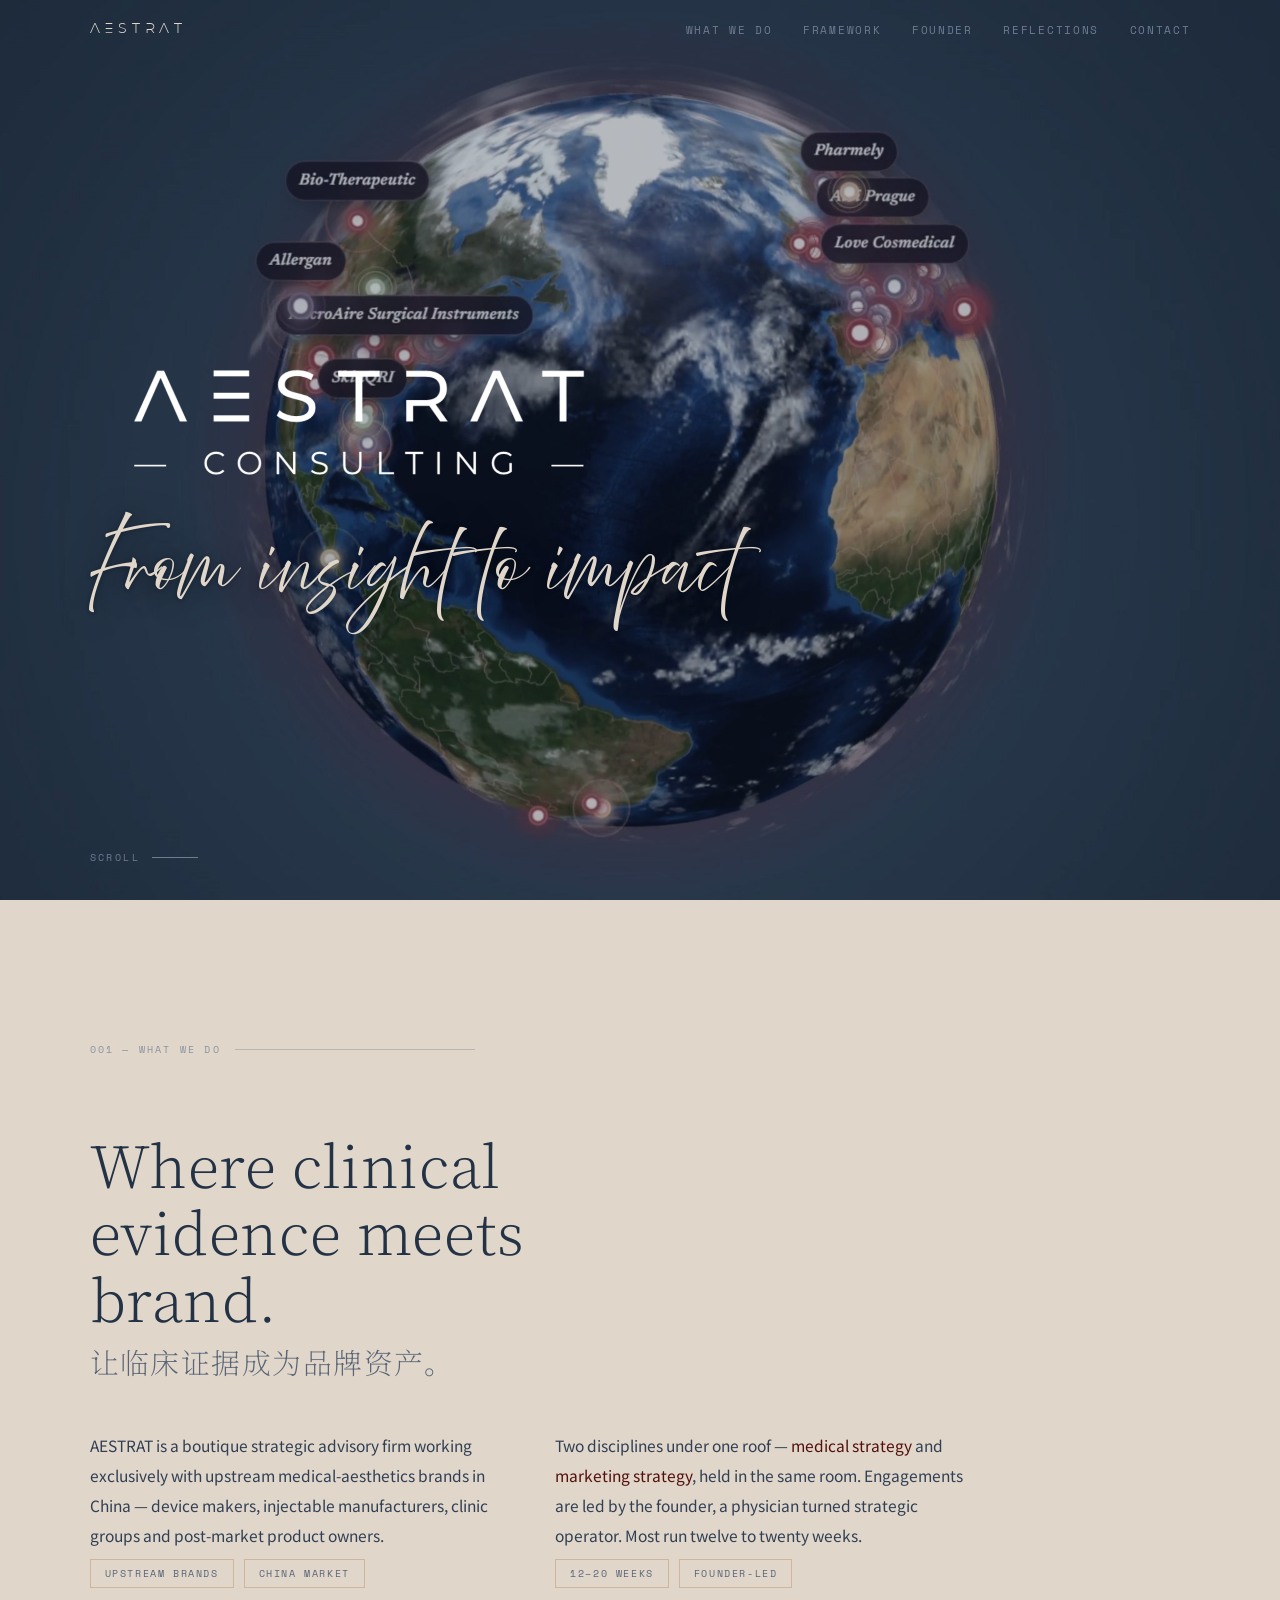
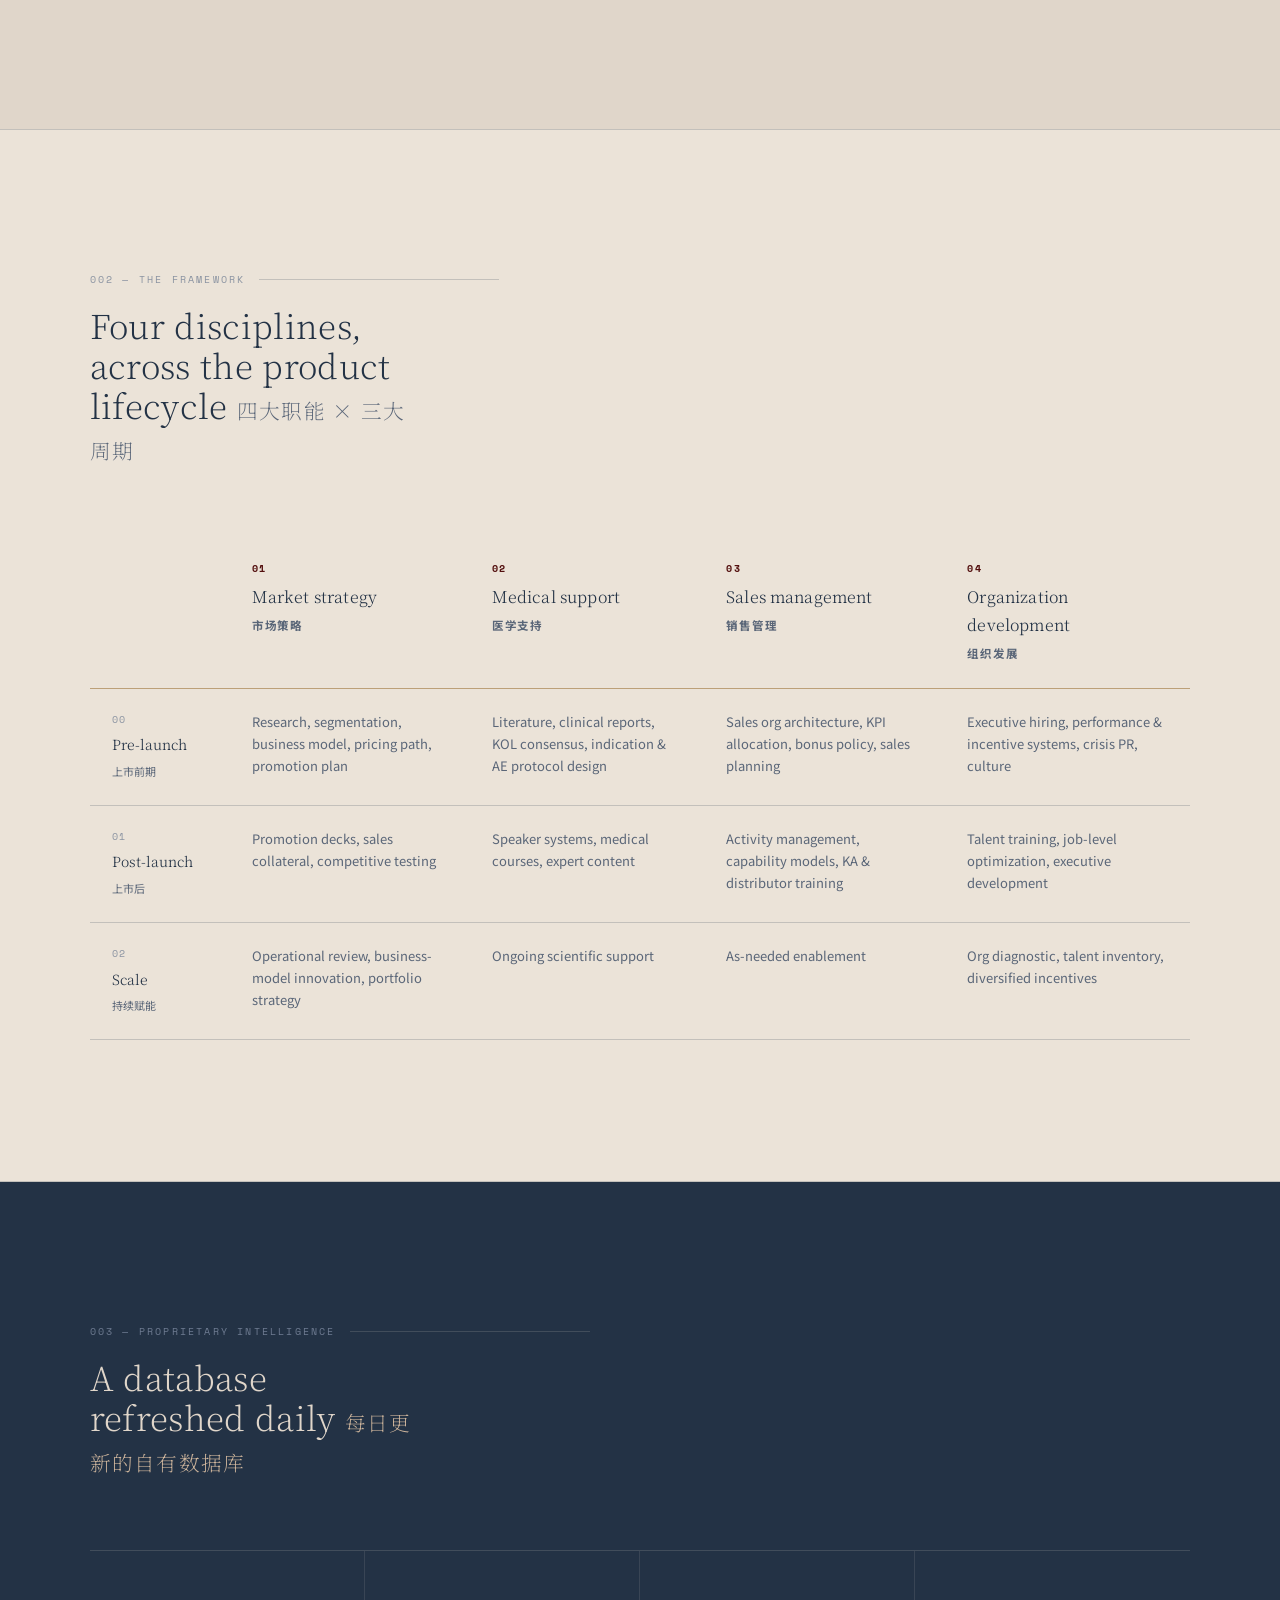
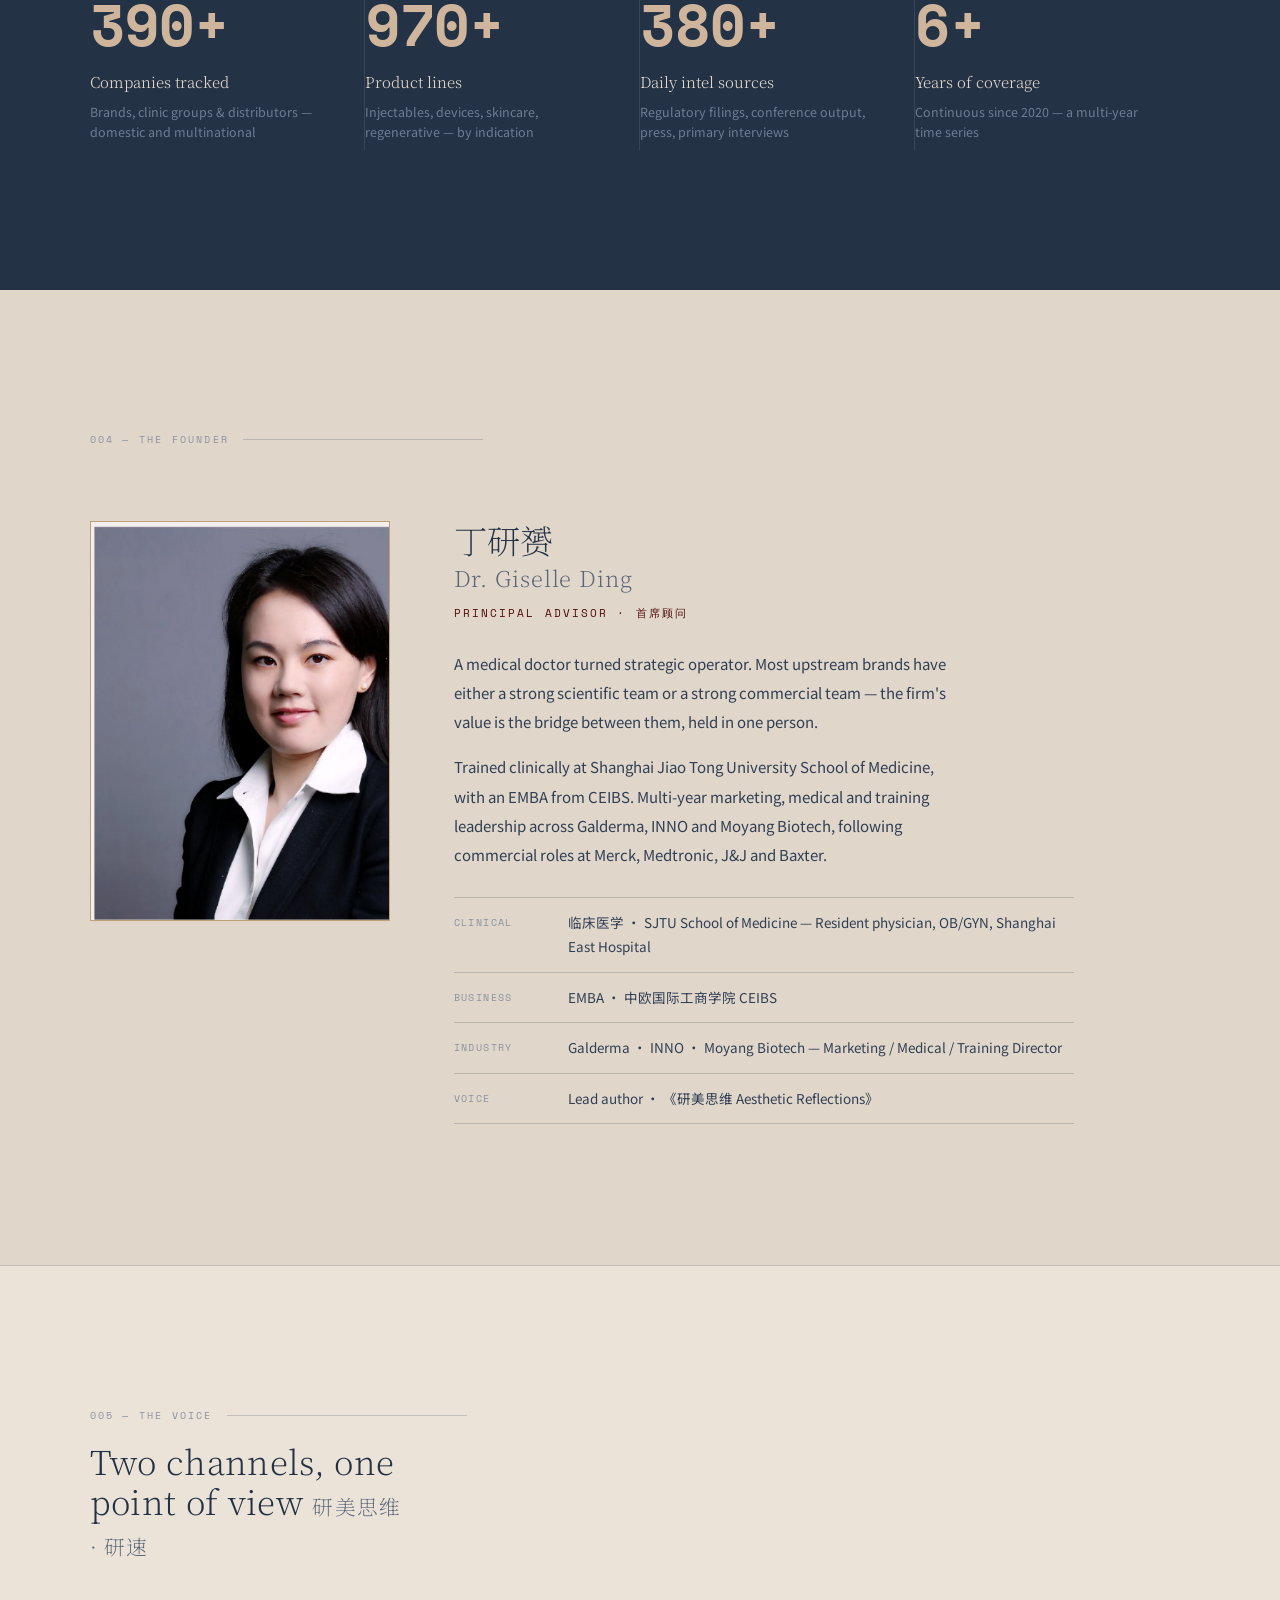
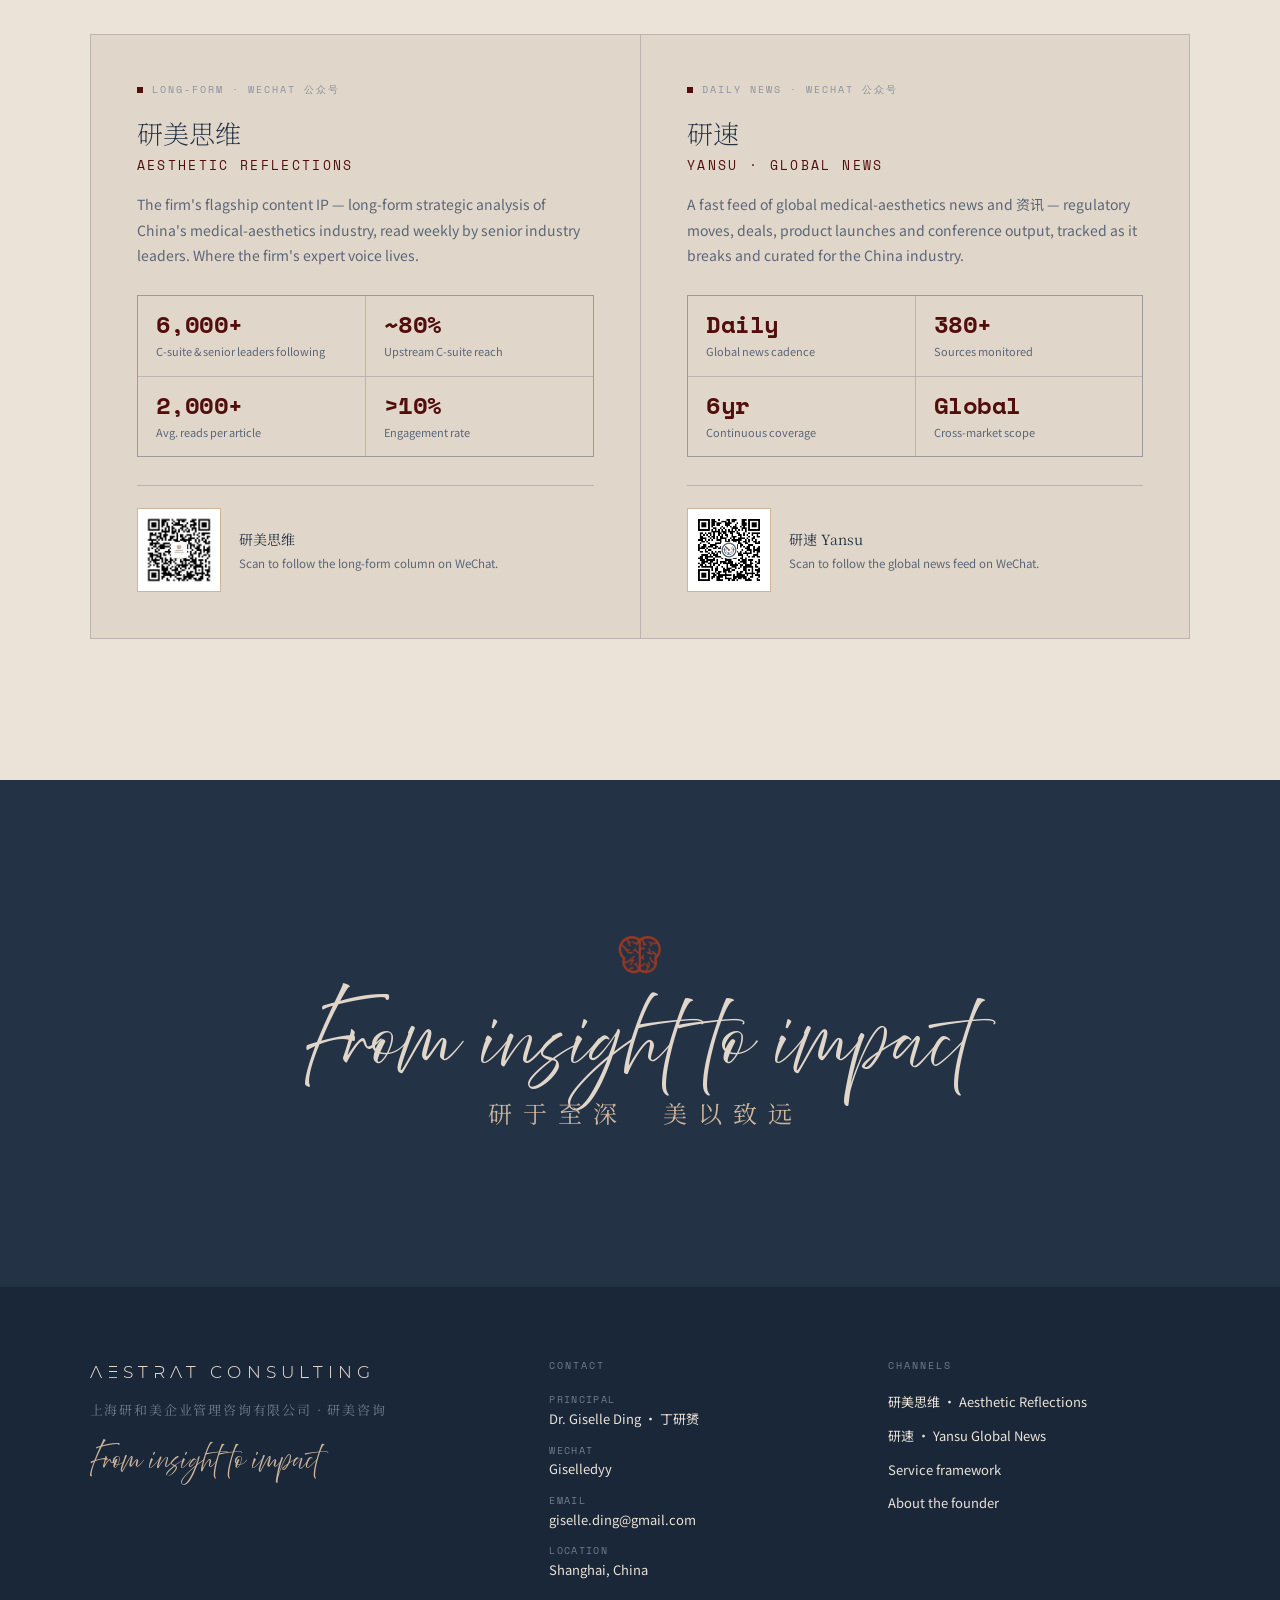
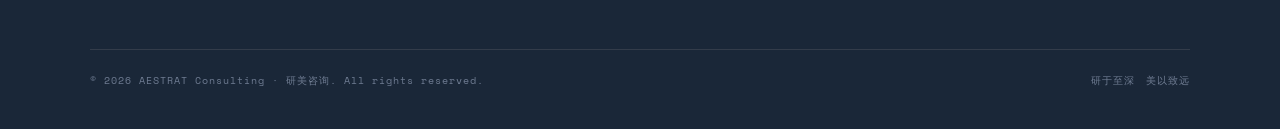
==== aestrat/index.html @ c65dba61 "Add AESTRAT Consulting homepage preview at /aestrat/ Pre-launch preview build (noindex). Hero globe " ====
<!DOCTYPE html>
<html lang="en">
<head>
<meta charset="UTF-8">
<meta name="viewport" content="width=device-width, initial-scale=1.0, viewport-fit=cover">
<meta name="format-detection" content="telephone=no">
<meta name="robots" content="noindex"><!-- pre-launch preview: remove before public launch -->
<meta name="description" content="AESTRAT Consulting · 研美咨询 — a boutique strategic advisory firm working exclusively with upstream medical-aesthetics brands in China. From insight to impact.">
<meta property="og:title" content="AESTRAT Consulting · 研美咨询">
<meta property="og:description" content="Strategic advisory for aesthetic medicine. Where clinical evidence meets brand.">
<meta property="og:type" content="website">
<title>AESTRAT Consulting · 研美咨询</title>
<link rel="icon" href="assets/aestrat-wordmark-on-light.png">

<!-- Foundation tokens (five brand colors, type scale, spacing) -->
<link rel="stylesheet" href="colors_and_type.css">

<style>
/* ── Real brand fonts, wired to the local files in fonts/ ─────────────── */
@font-face { font-family:'AestrLogo';   src:url('fonts/logo-sans.ttf') format('truetype');  font-weight:200 400; font-display:swap; }
@font-face { font-family:'AestrSerif';  src:url('fonts/serif-cn.ttf')  format('truetype');  font-weight:200 700; font-display:swap; }
@font-face { font-family:'AestrScript'; src:url('fonts/script-en.ttf') format('truetype');  font-weight:400;     font-display:swap; }
@font-face { font-family:'AestrFengYa'; src:url('fonts/fengya-cn.ttf') format('truetype');  font-weight:400;     font-display:swap; }

/* ── Page-local roles built on the brand stacks ──────────────────────── */
:root{
  --logo:    'AestrLogo','Montserrat Alternates','Helvetica Neue',sans-serif;
  --serif:   'AestrSerif','Noto Serif SC','Songti SC',serif;
  --sans:    var(--font-body);
  --mono:    var(--font-number);          /* Special Elite — numerals/stamps */
  --script:  'AestrScript',cursive;
  --fengya:  'AestrFengYa',var(--serif);
  --gutter:  clamp(24px,7vw,120px);
}

*,*::before,*::after{ margin:0; padding:0; box-sizing:border-box; }
html{ scroll-behavior:smooth; }
body{
  background:var(--c-paper);
  color:var(--c-ink-2);
  font-family:var(--sans);
  font-size:var(--type-body);
  line-height:1.75;
  -webkit-font-smoothing:antialiased;
  overflow-x:hidden;
}
::selection{ background:var(--c-oxblood); color:var(--c-bone); }
a{ color:inherit; text-decoration:none; border:0; }
img{ display:block; max-width:100%; }

/* Shared editorial primitives ─────────────────────────────────────────── */
.eyebrow{
  font-family:var(--mono); font-size:var(--type-stamp);
  letter-spacing:.22em; text-transform:uppercase; color:var(--c-ink-3);
}
.rule{ height:1px; background:var(--c-hairline); border:0; }
.seal-sq{ display:inline-block; width:.62em; height:.62em; background:var(--c-oxblood); vertical-align:.04em; }
.num{ font-family:var(--mono); font-variant-numeric:tabular-nums; }

.section{ padding:clamp(72px,11vw,150px) var(--gutter); position:relative; }
.wrap{ max-width:1180px; margin:0 auto; }
.section-head{ margin-bottom:clamp(40px,6vw,72px); }
.section-index{
  font-family:var(--mono); font-size:var(--type-stamp); letter-spacing:.22em;
  text-transform:uppercase; color:var(--c-ink-4); margin-bottom:18px;
  display:flex; align-items:center; gap:14px;
}
.section-index::after{ content:''; flex:1; height:1px; background:var(--c-hairline); max-width:240px; }
.section-title{
  font-family:var(--serif); font-weight:200;
  font-size:var(--type-h2); line-height:1.2; color:var(--c-slate);
  letter-spacing:.01em; max-width:18ch;
}
.section-title .cn{ font-size:.62em; color:var(--c-ink-3); letter-spacing:.06em; }

/* ── Nav ───────────────────────────────────────────────────────────────── */
.nav{
  position:fixed; inset:0 0 auto 0; z-index:100; height:62px;
  display:flex; align-items:center; justify-content:space-between;
  padding:0 var(--gutter);
  background:rgba(224,214,202,0); border-bottom:1px solid transparent;
  transition:background var(--t-base) var(--ease-quiet), border-color var(--t-base) var(--ease-quiet);
}
.nav.scrolled{
  background:rgba(224,214,202,.82);
  backdrop-filter:blur(14px) saturate(1.05); -webkit-backdrop-filter:blur(14px) saturate(1.05);
  border-bottom-color:var(--c-hairline);
}
/* Brand stays hidden while over the hero (big AESTRAT showing); fades in once scrolled past it */
.nav-brand{ display:flex; align-items:baseline; gap:10px; opacity:0; pointer-events:none; transition:opacity var(--t-base) var(--ease-quiet); }
.nav.scrolled .nav-brand{ opacity:1; pointer-events:auto; }
/* Default: nav sits over the dark hero — light text. Scrolled onto paper — dark text. */
.nav-brand .mark{ font-family:var(--logo); font-weight:300; letter-spacing:.34em; font-size:14px; color:var(--c-bone); transition:color var(--t-base) var(--ease-quiet); }
.nav-brand .cn{ font-family:var(--serif); font-size:12px; letter-spacing:.18em; color:var(--c-sand-2); transition:color var(--t-base) var(--ease-quiet); }
.nav-links{ display:flex; align-items:center; gap:clamp(18px,2.4vw,34px); }
.nav-links a{
  font-family:var(--mono); font-size:10.5px; letter-spacing:.16em; text-transform:uppercase;
  color:var(--c-slate-4); transition:color var(--t-fast) var(--ease-quiet);
}
.nav-links a:hover{ color:var(--c-sand-2); }
.nav.scrolled .nav-brand .mark{ color:var(--c-slate); }
.nav.scrolled .nav-brand .cn{ color:var(--c-ink-3); }
.nav.scrolled .nav-links a{ color:var(--c-ink-3); }
.nav.scrolled .nav-links a:hover{ color:var(--c-oxblood); }
@media(max-width:780px){ .nav-links a.hide-sm{ display:none; } }

/* ── Hero (dusk register) ─────────────────────────────────────────────── */
.hero{
  position:relative; min-height:100svh;
  display:flex; flex-direction:column; justify-content:center;
  padding:120px var(--gutter) 88px;
  background:var(--c-slate); color:var(--c-bone); overflow:hidden;
}
/* faint dot-grid splash motif (the one permitted pattern) — base layer / video fallback */
.hero::before{
  content:''; position:absolute; inset:0; z-index:0; pointer-events:none; opacity:.5;
  background-image:radial-gradient(var(--c-slate-3) 1px, transparent 1px);
  background-size:34px 34px;
  -webkit-mask-image:radial-gradient(ellipse 80% 70% at 70% 30%, #000 0%, transparent 70%);
          mask-image:radial-gradient(ellipse 80% 70% at 70% 30%, #000 0%, transparent 70%);
}
/* Globe video background + flat scrim (brand: flat overlay, never a gradient scrim) */
.hero-bg{ position:absolute; inset:0; z-index:0; overflow:hidden; }
.hero-video{ position:absolute; inset:0; width:100%; height:100%; object-fit:cover; object-position:center; }
.hero-scrim{ position:absolute; inset:0; background:rgba(26,39,56,.32); }
@media(prefers-reduced-motion:reduce){ .hero-video{ display:none; } }
.hero-inner{ position:relative; z-index:2; max-width:1180px; margin:0 auto; width:100%;
  text-shadow:0 2px 28px rgba(10,16,26,.55), 0 1px 4px rgba(10,16,26,.4); }
/* Official AESTRAT wordmark (PNG) with the slogan tied to its width */
.hero-stack{ display:inline-block; }
.hero-logo{ display:block; width:clamp(280px,42vw,560px); height:auto; }

.hero-slogan{ width:100%; margin-top:clamp(20px,2.6vw,34px); }
.hero-slogan .en{
  display:block; font-family:var(--script); font-size:clamp(30px,5.1vw,58px); line-height:1.14;
  color:var(--c-bone); letter-spacing:.01em; white-space:nowrap;
}
.hero-slogan .cn{
  font-family:var(--fengya); font-size:clamp(17px,2.3vw,26px);
  letter-spacing:.42em; color:var(--c-sand-2); margin-top:clamp(24px,3.4vw,40px); padding-left:.42em;
}
.hero-scroll{
  position:absolute; left:var(--gutter); bottom:34px; z-index:1;
  display:flex; align-items:center; gap:12px;
  font-family:var(--mono); font-size:10px; letter-spacing:.24em; text-transform:uppercase; color:var(--c-slate-4);
}
.hero-scroll::after{ content:''; width:46px; height:1px; background:var(--c-slate-4); animation:scrollpulse 2.4s var(--ease-quiet) infinite; transform-origin:left; }
@keyframes scrollpulse{ 0%,100%{ transform:scaleX(.3); opacity:.4; } 50%{ transform:scaleX(1); opacity:1; } }

/* ── Positioning ──────────────────────────────────────────────────────── */
.positioning{ background:var(--c-paper); }
.pos-grid{ display:grid; grid-template-columns:1fr; gap:clamp(28px,4vw,56px); }
.pos-lead{
  font-family:var(--serif); font-weight:200; font-size:var(--type-h1);
  line-height:1.16; letter-spacing:.01em; color:var(--c-slate); max-width:16ch;
}
.pos-lead .cn{ display:block; font-size:.5em; color:var(--c-ink-3); letter-spacing:.05em; margin-top:.5em; }
.pos-body{ display:grid; grid-template-columns:repeat(2,minmax(0,1fr)); gap:clamp(28px,4vw,64px); max-width:880px; }
.pos-body p{ font-size:15.5px; line-height:1.95; color:var(--c-ink-2); }
.pos-body p .accent{ color:var(--c-oxblood); }
.pos-meta{ display:flex; flex-wrap:wrap; gap:10px 0; margin-top:8px; }
.chip{
  font-family:var(--mono); font-size:10px; letter-spacing:.16em; text-transform:uppercase;
  color:var(--c-ink-3); border:1px solid var(--c-border); padding:5px 14px; margin-right:10px;
}
@media(max-width:720px){ .pos-body{ grid-template-columns:1fr; } }

/* ── Service matrix ───────────────────────────────────────────────────── */
.services{ background:var(--c-paper-light); border-top:1px solid var(--c-hairline); border-bottom:1px solid var(--c-hairline); }
.matrix{ width:100%; border-collapse:collapse; }
.matrix th, .matrix td{ text-align:left; vertical-align:top; padding:22px 22px; border-bottom:1px solid var(--c-hairline); }
.matrix thead th{ border-bottom:1px solid var(--c-sand-1); }
.matrix .disc-no{ font-family:var(--mono); font-size:10px; letter-spacing:.18em; color:var(--c-oxblood); display:block; margin-bottom:6px; }
.matrix .disc-en{ font-family:var(--serif); font-weight:300; font-size:16px; color:var(--c-slate); letter-spacing:.01em; display:block; }
.matrix .disc-cn{ font-size:11.5px; color:var(--c-ink-3); letter-spacing:.08em; }
.matrix .phase{ width:140px; }
.matrix .phase .ph-no{ font-family:var(--mono); font-size:10px; letter-spacing:.16em; color:var(--c-ink-4); display:block; }
.matrix .phase .ph-en{ font-family:var(--serif); font-weight:300; font-size:14px; color:var(--c-slate); display:block; margin-top:4px; }
.matrix .phase .ph-cn{ font-size:11px; color:var(--c-ink-3); }
.matrix td.cell{ font-size:13px; line-height:1.7; color:var(--c-ink-3); }
.matrix tbody tr:hover td{ background:var(--c-paper); }
.matrix-scroll{ overflow-x:auto; }
@media(max-width:820px){ .matrix .phase{ width:auto; } .matrix th,.matrix td{ padding:16px 14px; } .matrix .disc-cn,.matrix td.cell{ font-size:12px; } }

/* ── Intelligence (dusk register) ─────────────────────────────────────── */
.intel{ background:var(--c-slate); color:var(--c-bone); }
.intel .section-index{ color:var(--c-slate-4); }
.intel .section-index::after{ background:rgba(224,214,202,.16); }
.intel .section-title{ color:var(--c-bone); }
.intel .section-title .cn{ color:var(--c-sand-2); }
.stat-grid{ display:grid; grid-template-columns:repeat(4,1fr); gap:0; border-top:1px solid rgba(224,214,202,.16); }
.stat{ padding:clamp(28px,3.5vw,44px) clamp(18px,2.5vw,32px) 8px 0; border-right:1px solid rgba(224,214,202,.12); }
.stat:last-child{ border-right:0; }
.stat .fig{ font-family:var(--mono); font-weight:700; font-size:clamp(34px,4.6vw,58px); letter-spacing:-.02em; color:var(--c-sand-2); line-height:1; }
.stat .lbl{ margin-top:16px; font-family:var(--serif); font-weight:300; font-size:15px; color:var(--c-bone); }
.stat .desc{ margin-top:6px; font-size:12.5px; color:var(--c-slate-4); line-height:1.6; }
@media(max-width:760px){ .stat-grid{ grid-template-columns:repeat(2,1fr); } .stat:nth-child(2n){ border-right:0; } }
@media(max-width:420px){ .stat-grid{ grid-template-columns:1fr; } .stat{ border-right:0; border-bottom:1px solid rgba(224,214,202,.12); padding-bottom:20px; } }

/* ── Founder ──────────────────────────────────────────────────────────── */
.founder{ background:var(--c-paper); }
.founder-grid{ display:grid; grid-template-columns:300px 1fr; gap:clamp(36px,5vw,72px); align-items:start; }
.founder-photo{ position:relative; }
.founder-photo img{ width:100%; filter:saturate(.82) contrast(1.02); }
.founder-photo::after{ content:''; position:absolute; inset:0; box-shadow:inset 0 0 0 1px var(--c-sand-1); pointer-events:none; }
.founder-name{ font-family:var(--serif); font-weight:200; font-size:var(--type-h2); color:var(--c-slate); line-height:1.15; }
.founder-name .en{ display:block; font-size:.66em; color:var(--c-ink-3); letter-spacing:.04em; margin-top:6px; }
.founder-role{ font-family:var(--mono); font-size:10.5px; letter-spacing:.2em; text-transform:uppercase; color:var(--c-oxblood); margin:14px 0 26px; }
.founder p{ font-size:15px; line-height:1.95; color:var(--c-ink-2); max-width:62ch; }
.founder p + p{ margin-top:16px; }
.cred-list{ list-style:none; margin-top:28px; display:grid; gap:0; border-top:1px solid var(--c-hairline); max-width:620px; }
.cred-list li{ display:flex; gap:18px; padding:13px 0; border-bottom:1px solid var(--c-hairline); font-size:13.5px; color:var(--c-ink-2); }
.cred-list li .k{ font-family:var(--mono); font-size:10px; letter-spacing:.14em; text-transform:uppercase; color:var(--c-ink-4); min-width:96px; padding-top:3px; }
@media(max-width:720px){ .founder-grid{ grid-template-columns:1fr; } .founder-photo{ max-width:280px; } }

/* ── Content IP / channels ────────────────────────────────────────────── */
.voice{ background:var(--c-paper-light); border-top:1px solid var(--c-hairline); }
.channels{ display:grid; grid-template-columns:1fr 1fr; gap:0; border:1px solid var(--c-hairline); background:var(--c-paper); }
.channel{ padding:clamp(30px,3.6vw,48px); display:flex; flex-direction:column; }
.channel + .channel{ border-left:1px solid var(--c-hairline); }
.channel .tag{ font-family:var(--mono); font-size:10px; letter-spacing:.2em; text-transform:uppercase; color:var(--c-ink-4); margin-bottom:18px; display:flex; align-items:center; gap:9px; }
.channel .ch-name{ font-family:var(--serif); font-weight:200; font-size:26px; color:var(--c-slate); line-height:1.2; }
.channel .ch-name .en{ display:block; font-size:.5em; letter-spacing:.18em; text-transform:uppercase; color:var(--c-oxblood); font-family:var(--mono); margin-top:10px; }
.channel .ch-desc{ font-size:14px; line-height:1.85; color:var(--c-ink-3); margin-top:18px; flex:1; }
.metrics{ display:grid; grid-template-columns:repeat(2,1fr); gap:1px; background:var(--c-hairline); margin-top:26px; border:1px solid var(--c-hairline); }
.metrics .m{ background:var(--c-paper); padding:16px 18px; }
.metrics .m .v{ font-family:var(--mono); font-weight:700; font-size:24px; color:var(--c-oxblood); letter-spacing:-.02em; line-height:1; }
.metrics .m .t{ font-size:11px; color:var(--c-ink-3); margin-top:8px; line-height:1.4; }
.channel-foot{ display:flex; align-items:center; gap:18px; margin-top:28px; padding-top:22px; border-top:1px solid var(--c-hairline); }
.channel-foot img{ width:84px; height:84px; border:1px solid var(--c-border); background:#fff; padding:5px; }
.channel-foot .qr-cap{ font-size:11.5px; color:var(--c-ink-3); line-height:1.6; }
.channel-foot .qr-cap b{ font-weight:400; color:var(--c-slate); font-family:var(--serif); display:block; font-size:14px; margin-bottom:3px; }
@media(max-width:760px){ .channels{ grid-template-columns:1fr; } .channel + .channel{ border-left:0; border-top:1px solid var(--c-hairline); } }

/* ── Closing (dusk register) ──────────────────────────────────────────── */
.closing{ background:var(--c-slate); color:var(--c-bone); text-align:center; padding:clamp(80px,12vw,160px) var(--gutter); }
.closing .seal-brain{ width:46px; margin:0 auto 34px; opacity:.92; }
.closing .en{ font-family:var(--script); font-size:clamp(30px,5vw,60px); line-height:1.08; color:var(--c-bone); }
.closing .cn{ font-family:var(--fengya); font-size:clamp(16px,2.2vw,24px); letter-spacing:.46em; color:var(--c-sand-2); margin-top:18px; padding-left:.46em; }

/* ── Footer ───────────────────────────────────────────────────────────── */
.footer{ background:var(--c-slate-1); color:var(--c-paper-light); padding:clamp(48px,6vw,72px) var(--gutter) clamp(28px,4vw,40px); }
.footer-top{ display:grid; grid-template-columns:1.4fr 1fr 1fr; gap:36px; max-width:1180px; margin:0 auto; }
.footer h4{ font-family:var(--mono); font-size:10px; letter-spacing:.2em; text-transform:uppercase; color:var(--c-slate-4); margin-bottom:18px; font-weight:400; }
.footer .f-brand{ font-family:var(--logo); font-weight:300; letter-spacing:.3em; text-transform:uppercase; font-size:17px; color:var(--c-bone); }
.footer .f-brand-cn{ font-family:var(--serif); font-size:13px; letter-spacing:.14em; color:var(--c-slate-4); margin-top:10px; }
.footer .f-slogan{ font-family:var(--script); font-size:21px; color:var(--c-sand-2); margin-top:20px; }
.footer ul{ list-style:none; }
.footer li{ margin-bottom:11px; font-size:13px; }
.footer li a, .footer li span{ color:var(--c-paper-light); transition:color var(--t-fast) var(--ease-quiet); }
.footer li a:hover{ color:var(--c-sand-2); }
.footer .k{ font-family:var(--mono); font-size:9.5px; letter-spacing:.14em; text-transform:uppercase; color:var(--c-slate-4); display:block; }
.footer-bottom{ max-width:1180px; margin:clamp(36px,5vw,56px) auto 0; padding-top:22px; border-top:1px solid rgba(224,214,202,.12);
  display:flex; justify-content:space-between; gap:18px; flex-wrap:wrap; }
.footer-bottom span{ font-family:var(--mono); font-size:10px; letter-spacing:.1em; color:var(--c-slate-4); }
@media(max-width:760px){ .footer-top{ grid-template-columns:1fr; gap:30px; } }

/* ── Scroll reveal ────────────────────────────────────────────────────── */
.reveal{ opacity:0; transform:translateY(8px); transition:opacity var(--t-slow) var(--ease-quiet), transform var(--t-slow) var(--ease-quiet); }
.reveal.in{ opacity:1; transform:none; }
@media(prefers-reduced-motion:reduce){ .reveal{ opacity:1; transform:none; transition:none; } .hero-scroll::after{ animation:none; } }
</style>
</head>
<body>

<!-- ── Nav ──────────────────────────────────────────────────────────────── -->
<nav class="nav" id="nav">
  <a href="#top" class="nav-brand">
    <span class="mark">AESTRAT</span>
  </a>
  <div class="nav-links">
    <a href="#what" class="hide-sm">What we do</a>
    <a href="#framework" class="hide-sm">Framework</a>
    <a href="#founder" class="hide-sm">Founder</a>
    <a href="#voice">Reflections</a>
    <a href="#contact">Contact</a>
  </div>
</nav>

<!-- ── Hero ─────────────────────────────────────────────────────────────── -->
<header class="hero" id="top">
  <!-- Background: looping globe video. Drop assets/hero-globe.mp4 (+ optional .webm)
       and assets/hero-globe.jpg poster. Until then, the slate + dot-grid base shows through. -->
  <div class="hero-bg" aria-hidden="true">
    <video class="hero-video" autoplay muted loop playsinline preload="auto" poster="assets/hero-globe-hd.jpg">
      <source src="assets/hero-globe-hd.mp4" type="video/mp4">
    </video>
    <div class="hero-scrim"></div>
  </div>
  <div class="hero-inner">
    <div class="hero-stack">
      <img class="hero-logo" src="assets/aestrat-wordmark-on-dark.png" alt="AESTRAT Consulting · 研美咨询">
      <div class="hero-slogan">
        <div class="en">From insight to impact</div>
      </div>
    </div>
  </div>
  <div class="hero-scroll">Scroll</div>
</header>

<!-- ── Positioning ──────────────────────────────────────────────────────── -->
<section class="section positioning" id="what">
  <div class="wrap">
    <div class="section-head">
      <div class="section-index">001 — What we do</div>
    </div>
    <div class="pos-grid">
      <h2 class="pos-lead reveal">
        Where clinical evidence meets brand.
        <span class="cn">让临床证据成为品牌资产。</span>
      </h2>
      <div class="pos-body">
        <div class="reveal">
          <p>AESTRAT is a boutique strategic advisory firm working exclusively with upstream medical-aesthetics brands in China — device makers, injectable manufacturers, clinic groups and post-market product owners.</p>
          <div class="pos-meta">
            <span class="chip">Upstream brands</span>
            <span class="chip">China market</span>
          </div>
        </div>
        <div class="reveal">
          <p>Two disciplines under one roof — <span class="accent">medical strategy</span> and <span class="accent">marketing strategy</span>, held in the same room. Engagements are led by the founder, a physician turned strategic operator. Most run twelve to twenty weeks.</p>
          <div class="pos-meta">
            <span class="chip">12–20 weeks</span>
            <span class="chip">Founder-led</span>
          </div>
        </div>
      </div>
    </div>
  </div>
</section>

<!-- ── Service matrix ───────────────────────────────────────────────────── -->
<section class="section services" id="framework">
  <div class="wrap">
    <div class="section-head">
      <div class="section-index">002 — The framework</div>
      <h2 class="section-title">Four disciplines, across the product lifecycle <span class="cn">四大职能 × 三大周期</span></h2>
    </div>
    <div class="matrix-scroll reveal">
      <table class="matrix">
        <thead>
          <tr>
            <th class="phase"></th>
            <th><span class="disc-no">01</span><span class="disc-en">Market strategy</span><span class="disc-cn">市场策略</span></th>
            <th><span class="disc-no">02</span><span class="disc-en">Medical support</span><span class="disc-cn">医学支持</span></th>
            <th><span class="disc-no">03</span><span class="disc-en">Sales management</span><span class="disc-cn">销售管理</span></th>
            <th><span class="disc-no">04</span><span class="disc-en">Organization development</span><span class="disc-cn">组织发展</span></th>
          </tr>
        </thead>
        <tbody>
          <tr>
            <td class="phase"><span class="ph-no">00</span><span class="ph-en">Pre-launch</span><span class="ph-cn">上市前期</span></td>
            <td class="cell">Research, segmentation, business model, pricing path, promotion plan</td>
            <td class="cell">Literature, clinical reports, KOL consensus, indication &amp; AE protocol design</td>
            <td class="cell">Sales org architecture, KPI allocation, bonus policy, sales planning</td>
            <td class="cell">Executive hiring, performance &amp; incentive systems, crisis PR, culture</td>
          </tr>
          <tr>
            <td class="phase"><span class="ph-no">01</span><span class="ph-en">Post-launch</span><span class="ph-cn">上市后</span></td>
            <td class="cell">Promotion decks, sales collateral, competitive testing</td>
            <td class="cell">Speaker systems, medical courses, expert content</td>
            <td class="cell">Activity management, capability models, KA &amp; distributor training</td>
            <td class="cell">Talent training, job-level optimization, executive development</td>
          </tr>
          <tr>
            <td class="phase"><span class="ph-no">02</span><span class="ph-en">Scale</span><span class="ph-cn">持续赋能</span></td>
            <td class="cell">Operational review, business-model innovation, portfolio strategy</td>
            <td class="cell">Ongoing scientific support</td>
            <td class="cell">As-needed enablement</td>
            <td class="cell">Org diagnostic, talent inventory, diversified incentives</td>
          </tr>
        </tbody>
      </table>
    </div>
  </div>
</section>

<!-- ── Intelligence ─────────────────────────────────────────────────────── -->
<section class="section intel" id="intelligence">
  <div class="wrap">
    <div class="section-head">
      <div class="section-index">003 — Proprietary intelligence</div>
      <h2 class="section-title">A database refreshed daily <span class="cn">每日更新的自有数据库</span></h2>
    </div>
    <div class="stat-grid reveal">
      <div class="stat"><div class="fig num">390+</div><div class="lbl">Companies tracked</div><div class="desc">Brands, clinic groups &amp; distributors — domestic and multinational</div></div>
      <div class="stat"><div class="fig num">970+</div><div class="lbl">Product lines</div><div class="desc">Injectables, devices, skincare, regenerative — by indication</div></div>
      <div class="stat"><div class="fig num">380+</div><div class="lbl">Daily intel sources</div><div class="desc">Regulatory filings, conference output, press, primary interviews</div></div>
      <div class="stat"><div class="fig num">6+</div><div class="lbl">Years of coverage</div><div class="desc">Continuous since 2020 — a multi-year time series</div></div>
    </div>
  </div>
</section>

<!-- ── Founder ──────────────────────────────────────────────────────────── -->
<section class="section founder" id="founder">
  <div class="wrap">
    <div class="section-head">
      <div class="section-index">004 — The founder</div>
    </div>
    <div class="founder-grid">
      <div class="founder-photo reveal">
        <img src="assets/founder-giselle.png" alt="Dr. Giselle Ding, Principal Advisor of AESTRAT Consulting">
      </div>
      <div class="reveal">
        <h2 class="founder-name">丁研赟<span class="en">Dr. Giselle Ding</span></h2>
        <div class="founder-role">Principal Advisor · 首席顾问</div>
        <p>A medical doctor turned strategic operator. Most upstream brands have either a strong scientific team or a strong commercial team — the firm's value is the bridge between them, held in one person.</p>
        <p>Trained clinically at Shanghai Jiao Tong University School of Medicine, with an EMBA from CEIBS. Multi-year marketing, medical and training leadership across Galderma, INNO and Moyang Biotech, following commercial roles at Merck, Medtronic, J&amp;J and Baxter.</p>
        <ul class="cred-list">
          <li><span class="k">Clinical</span><span>临床医学 · SJTU School of Medicine — Resident physician, OB/GYN, Shanghai East Hospital</span></li>
          <li><span class="k">Business</span><span>EMBA · 中欧国际工商学院 CEIBS</span></li>
          <li><span class="k">Industry</span><span>Galderma · INNO · Moyang Biotech — Marketing / Medical / Training Director</span></li>
          <li><span class="k">Voice</span><span>Lead author · 《研美思维 Aesthetic Reflections》</span></li>
        </ul>
      </div>
    </div>
  </div>
</section>

<!-- ── Content IP / channels ────────────────────────────────────────────── -->
<section class="section voice" id="voice">
  <div class="wrap">
    <div class="section-head">
      <div class="section-index">005 — The voice</div>
      <h2 class="section-title">Two channels, one point of view <span class="cn">研美思维 · 研速</span></h2>
    </div>
    <div class="channels reveal">
      <!-- Aesthetic Reflections -->
      <div class="channel">
        <div class="tag"><span class="seal-sq"></span> Long-form · WeChat 公众号</div>
        <div class="ch-name">研美思维<span class="en">Aesthetic Reflections</span></div>
        <div class="ch-desc">The firm's flagship content IP — long-form strategic analysis of China's medical-aesthetics industry, read weekly by senior industry leaders. Where the firm's expert voice lives.</div>
        <div class="metrics">
          <div class="m"><div class="v num">6,000+</div><div class="t">C-suite &amp; senior leaders following</div></div>
          <div class="m"><div class="v num">~80%</div><div class="t">Upstream C-suite reach</div></div>
          <div class="m"><div class="v num">2,000+</div><div class="t">Avg. reads per article</div></div>
          <div class="m"><div class="v num">&gt;10%</div><div class="t">Engagement rate</div></div>
        </div>
        <div class="channel-foot">
          <img src="assets/qr-reflections.png" alt="WeChat QR code for Aesthetic Reflections 研美思维">
          <div class="qr-cap"><b>研美思维</b>Scan to follow the long-form column on WeChat.</div>
        </div>
      </div>
      <!-- Yansu -->
      <div class="channel">
        <div class="tag"><span class="seal-sq"></span> Daily news · WeChat 公众号</div>
        <div class="ch-name">研速<span class="en">Yansu · Global News</span></div>
        <div class="ch-desc">A fast feed of global medical-aesthetics news and 资讯 — regulatory moves, deals, product launches and conference output, tracked as it breaks and curated for the China industry.</div>
        <div class="metrics">
          <div class="m"><div class="v num">Daily</div><div class="t">Global news cadence</div></div>
          <div class="m"><div class="v num">380+</div><div class="t">Sources monitored</div></div>
          <div class="m"><div class="v num">6yr</div><div class="t">Continuous coverage</div></div>
          <div class="m"><div class="v num">Global</div><div class="t">Cross-market scope</div></div>
        </div>
        <div class="channel-foot">
          <img src="assets/qr-yansu.png" alt="WeChat QR code for 研速 Yansu global news">
          <div class="qr-cap"><b>研速 Yansu</b>Scan to follow the global news feed on WeChat.</div>
        </div>
      </div>
    </div>
  </div>
</section>

<!-- ── Closing ──────────────────────────────────────────────────────────── -->
<section class="closing">
  <img class="seal-brain" src="assets/ar-brain-mark.png" alt="">
  <div class="en">From insight to impact</div>
  <div class="cn">研于至深　美以致远</div>
</section>

<!-- ── Footer ───────────────────────────────────────────────────────────── -->
<footer class="footer" id="contact">
  <div class="footer-top">
    <div>
      <div class="f-brand">AESTRAT Consulting</div>
      <div class="f-brand-cn">上海研和美企业管理咨询有限公司 · 研美咨询</div>
      <div class="f-slogan">From insight to impact</div>
    </div>
    <div>
      <h4>Contact</h4>
      <ul>
        <li><span class="k">Principal</span><span>Dr. Giselle Ding · 丁研赟</span></li>
        <li><span class="k">WeChat</span><span>Giselledyy</span></li>
        <li><span class="k">Email</span><a href="mailto:giselle.ding@gmail.com">giselle.ding@gmail.com</a></li>
        <li><span class="k">Location</span><span>Shanghai, China</span></li>
      </ul>
    </div>
    <div>
      <h4>Channels</h4>
      <ul>
        <li><a href="#voice">研美思维 · Aesthetic Reflections</a></li>
        <li><a href="#voice">研速 · Yansu Global News</a></li>
        <li><a href="#framework">Service framework</a></li>
        <li><a href="#founder">About the founder</a></li>
      </ul>
    </div>
  </div>
  <div class="footer-bottom">
    <span>© 2026 AESTRAT Consulting · 研美咨询. All rights reserved.</span>
    <span>研于至深　美以致远</span>
  </div>
</footer>

<script>
// Nav background on scroll
const nav = document.getElementById('nav');
const onScroll = () => nav.classList.toggle('scrolled', window.scrollY > 40);
onScroll(); window.addEventListener('scroll', onScroll, { passive:true });

// Scroll reveal
const io = new IntersectionObserver((entries) => {
  entries.forEach(e => { if (e.isIntersecting){ e.target.classList.add('in'); io.unobserve(e.target); } });
}, { threshold:0.12, rootMargin:'0px 0px -40px 0px' });
document.querySelectorAll('.reveal').forEach(el => io.observe(el));
</script>
</body>
</html>
---- aestrat/colors_and_type.css ----
/* =========================================================================
   Aestra Reflection — Foundations
   Colors, typography, spacing, radii, shadows.
   Import this once at the root of any surface.
   ========================================================================= */

/* -------- Web fonts (Google Fonts substitutes, see README for originals) -- */

@import url('https://fonts.googleapis.com/css2?family=Noto+Serif+SC:wght@200;300;400;500;700&family=Noto+Sans+SC:wght@300;400;500;700;900&family=Special+Elite&family=Space+Mono:wght@400;700&display=swap');

/* -------- Real brand fonts (in fonts/) --------------------------------- */

@font-face {
  font-family: 'AestrSlogan';                          /* Above the Beyond Script */
  src: url('fonts/AboveTheBeyondScript-Regular.ttf') format('truetype');
  font-weight: 400;
  font-style: normal;
  font-display: swap;
}
@font-face {
  font-family: 'AestrSloganCN';                        /* 点字风雅 Dian Zi Feng Ya */
  src: url('fonts/DianZiFengYa.ttf') format('truetype');
  font-weight: 400;
  font-style: normal;
  font-display: swap;
}

/* -------- Original brand @font-face declarations (kept as documentation) --
   These reference local files that were not provided. When you supply the
   real OTFs/TTFs, drop them in fonts/ and uncomment.

@font-face {
  font-family: 'AestraTitle';
  src: url('fonts/SourceHanSerifCN-ExtraLight.otf') format('opentype');
  font-display: swap;
}
@font-face {
  font-family: 'AestraSubtitle';
  src: url('fonts/Chainprinter.ttf') format('truetype');
  font-display: swap;
}
@font-face {
  font-family: 'AestraBody';
  src: url('fonts/SourceHanSansCN-Bold.otf') format('opentype');
  font-display: swap;
}
*/

/* =========================================================================
   :root tokens
   ========================================================================= */

:root {
  /* ---- Typography stacks ----------------------------------------------- */
  /* Original brand family names retained as the FIRST entry so swapping
     local files in works without touching every consumer.                  */

  --font-title: 'AestraTitle', 'Noto Serif SC', 'Songti SC', 'SimSun', 'Source Han Serif SC', serif;
  --font-subtitle: 'AestraSubtitle', 'Special Elite', 'Courier Prime', 'Courier New', monospace;
  --font-body: 'AestraBody', 'Noto Sans SC', 'PingFang SC', 'Microsoft YaHei', 'Source Han Sans SC', sans-serif;
  --font-number: 'AestraSubtitle', 'Space Mono', 'JetBrains Mono', 'Menlo', monospace;
  --font-punctuation: 'AestraTitle', 'Noto Serif SC', 'Songti SC', serif;

  /* ---- Type scale (rem-based, root 16px) ------------------------------- */
  --type-display:  clamp(56px, 8.5vw, 128px);   /* hero serif moments       */
  --type-h1:       clamp(40px, 4.5vw, 64px);
  --type-h2:       clamp(28px, 2.6vw, 36px);
  --type-h3:       22px;
  --type-h4:       18px;
  --type-body:     15px;
  --type-small:    13px;
  --type-caption:  11px;
  --type-stamp:    10px;                        /* Chainprinter labels      */

  /* ---- Color: the five brand hues -------------------------------------- */
  /* Aestra's palette is five hand-picked colors. Everything else is a     *
   * tint, mix, or transparent variant of these.                           */

  --c-oxblood:     #520E0D;   /* the seal mark — dramatic, sparing         */
  --c-slate:       #233245;   /* deep dusk blue — primary "ink" / surface  */
  --c-slate-2:     #303F54;   /* dusk one step up — sections, fills        */
  --c-sand:        #CEB59C;   /* warm taupe — borders, mid surfaces        */
  --c-bone:        #E0D6CA;   /* cream — the paper                         */

  /* ---- Derived neutral scales ----------------------------------------- */
  /* Generated from slate + bone so the whole system stays in the family. */

  --c-paper:       #E0D6CA;                       /* = bone               */
  --c-paper-light: #EBE3D8;                       /* lifted               */
  --c-paper-dark:  #D3C7B7;                       /* recessed             */

  --c-ink:         #233245;                       /* = slate              */
  --c-ink-2:       #303F54;                       /* = slate-2            */
  --c-ink-3:       #5A6678;                       /* muted                */
  --c-ink-4:       #8A93A1;                       /* placeholder          */

  --c-sand-1:      #BCA078;                       /* deepened sand        */
  --c-sand-2:      #CEB59C;                       /* = sand               */
  --c-sand-3:      #DCC8B2;                       /* lifted sand          */

  /* Slate scale for dark surfaces */
  --c-slate-1:     #1A2738;                       /* darker than slate    */
  --c-slate-3:     #485670;                       /* lifted slate         */
  --c-slate-4:     #6F7C92;                       /* muted on slate       */

  /* Oxblood derivatives */
  --c-oxblood-2:   #3C0A09;                       /* pressed              */
  --c-oxblood-soft:#9B5856;                       /* desaturated for bg   */

  /* ---- Semantic — light surface (default) ----------------------------- */
  --c-bg:          var(--c-paper);
  --c-bg-elevated: var(--c-paper-light);
  --c-bg-sunken:   var(--c-paper-dark);
  --c-bg-inverse:  var(--c-slate);
  --c-fg:          var(--c-slate);
  --c-fg-muted:    var(--c-ink-3);
  --c-fg-subtle:   var(--c-ink-4);
  --c-fg-inverse:  var(--c-bone);
  --c-border:      var(--c-sand-2);
  --c-border-strong: var(--c-sand-1);
  --c-hairline:    rgba(35, 50, 69, 0.20);
  --c-accent:      var(--c-oxblood);
  --c-accent-fg:   var(--c-bone);
  --c-link:        var(--c-oxblood);
  --c-success:     var(--c-slate-2);              /* no green — slate     */
  --c-warning:     var(--c-sand-1);
  --c-danger:      var(--c-oxblood);

  /* Backwards-compat aliases (old name → new token) */
  --c-stone-1:     var(--c-sand-1);
  --c-stone-2:     var(--c-sand-2);
  --c-stone-3:     var(--c-sand-3);
  --c-stone-4:     var(--c-paper-light);
  --c-cinnabar:    var(--c-oxblood);
  --c-cinnabar-2:  var(--c-oxblood-2);
  --c-cinnabar-soft: var(--c-oxblood-soft);
  --c-jade:        var(--c-slate-2);
  --c-gold:        var(--c-sand-1);
  --c-mist:        var(--c-slate-3);

  /* ---- Spacing scale (4px base) ---------------------------------------- */
  --s-1:   4px;
  --s-2:   8px;
  --s-3:   12px;
  --s-4:   16px;
  --s-5:   24px;
  --s-6:   32px;
  --s-7:   48px;
  --s-8:   64px;
  --s-9:   96px;
  --s-10: 128px;
  --s-11: 160px;
  --s-12: 240px;

  /* ---- Radii — predominantly sharp; small chips can soften slightly --- */
  --r-0:   0px;
  --r-1:   2px;     /* chips, small buttons                                */
  --r-2:   4px;     /* inputs                                              */
  --r-3:   8px;     /* cards (rare)                                        */
  --r-pill: 999px;  /* tags (very rare)                                    */

  /* ---- Borders --------------------------------------------------------- */
  --b-hair:    1px solid var(--c-hairline);
  --b-rule:    1px solid var(--c-stone-2);
  --b-strong:  1px solid var(--c-slate);
  --b-accent:  1px solid var(--c-oxblood);

  /* ---- Shadows — almost never used; offered for rare elevation -------- */
  --shadow-0: none;
  --shadow-1: 0 1px 2px rgba(35, 50, 69, 0.08);
  --shadow-2: 0 12px 32px -16px rgba(35, 50, 69, 0.22);
  --shadow-3: 0 28px 60px -24px rgba(35, 50, 69, 0.30);

  /* ---- Motion ---------------------------------------------------------- */
  --ease-quiet: cubic-bezier(0.22, 0.61, 0.36, 1);
  --ease-soft:  cubic-bezier(0.4, 0, 0.2, 1);
  --t-fast: 160ms;
  --t-base: 320ms;
  --t-slow: 600ms;
}

/* =========================================================================
   Type kits (utility classes — match the original spec)
   ========================================================================= */

.font-kit-title       { font-family: var(--font-title);       font-weight: 200; letter-spacing: 0.01em; line-height: 1.12; }
.font-kit-subtitle    { font-family: var(--font-subtitle);    font-weight: 400; letter-spacing: 0.08em; line-height: 1.3;  text-transform: uppercase; }
.font-kit-body        { font-family: var(--font-body);        font-weight: 400; letter-spacing: 0;     line-height: 1.7;  }
.font-kit-number      { font-family: var(--font-number);      font-weight: 700; letter-spacing: -0.02em; line-height: 0.95; }
.font-kit-punctuation { font-family: var(--font-punctuation); font-weight: 200; letter-spacing: 0;     line-height: 0.9;  }

/* =========================================================================
   Semantic element styles
   ========================================================================= */

html {
  background: var(--c-bg);
  color: var(--c-fg);
  font-family: var(--font-body);
  font-size: var(--type-body);
  line-height: 1.7;
  -webkit-font-smoothing: antialiased;
  text-rendering: optimizeLegibility;
}

h1, h2, h3, h4 {
  font-family: var(--font-title);
  font-weight: 200;
  color: var(--c-ink);
  letter-spacing: 0.01em;
  margin: 0;
}
h1 { font-size: var(--type-h1); line-height: 1.08; }
h2 { font-size: var(--type-h2); line-height: 1.16; }
h3 { font-size: var(--type-h3); line-height: 1.3; font-weight: 300; }
h4 { font-size: var(--type-h4); line-height: 1.4; font-weight: 400; }

.eyebrow,
.subtitle-stamp {
  font-family: var(--font-subtitle);
  font-size: var(--type-stamp);
  letter-spacing: 0.18em;
  text-transform: uppercase;
  color: var(--c-ink-3);
  font-weight: 400;
}

p {
  font-family: var(--font-body);
  font-size: var(--type-body);
  line-height: 1.75;
  color: var(--c-ink-2);
  margin: 0;
}
p + p { margin-top: var(--s-4); }

small, .caption {
  font-size: var(--type-small);
  color: var(--c-ink-3);
  line-height: 1.5;
}

.num,
.numeric {
  font-family: var(--font-number);
  font-weight: 700;
  letter-spacing: -0.02em;
  font-variant-numeric: tabular-nums;
}

a {
  color: var(--c-link);
  text-decoration: none;
  border-bottom: 1px solid var(--c-cinnabar-soft);
  transition: opacity var(--t-fast) var(--ease-quiet);
}
a:hover { opacity: 0.7; }

code, pre {
  font-family: var(--font-number);
  font-size: 0.92em;
  background: var(--c-paper-dark);
  padding: 0.15em 0.4em;
}

hr {
  border: none;
  border-top: var(--b-hair);
  margin: var(--s-6) 0;
}

/* Vertical Chinese typographic accent — a brand motif */
.vertical-mark {
  writing-mode: vertical-rl;
  font-family: var(--font-title);
  font-weight: 200;
  letter-spacing: 0.5em;
  color: var(--c-ink-3);
}

/* The seal stamp — used as a sparse decorative accent */
.seal {
  display: inline-flex;
  align-items: center;
  justify-content: center;
  width: 36px; height: 36px;
  background: var(--c-oxblood);
  color: var(--c-bone);
  font-family: var(--font-title);
  font-weight: 400;
  font-size: 18px;
  letter-spacing: 0;
}

/* Inverse surface — for dark-slate sections used in editorial layouts */
.surface-dark {
  background: var(--c-slate);
  color: var(--c-bone);
}
.surface-dark h1, .surface-dark h2, .surface-dark h3, .surface-dark h4 { color: var(--c-bone); }
.surface-dark p { color: var(--c-paper-light); }
.surface-dark .eyebrow, .surface-dark .subtitle-stamp { color: var(--c-sand-2); }
.surface-dark .num { color: var(--c-sand-2); }
.surface-dark hr { border-top-color: rgba(224, 214, 202, 0.18); }
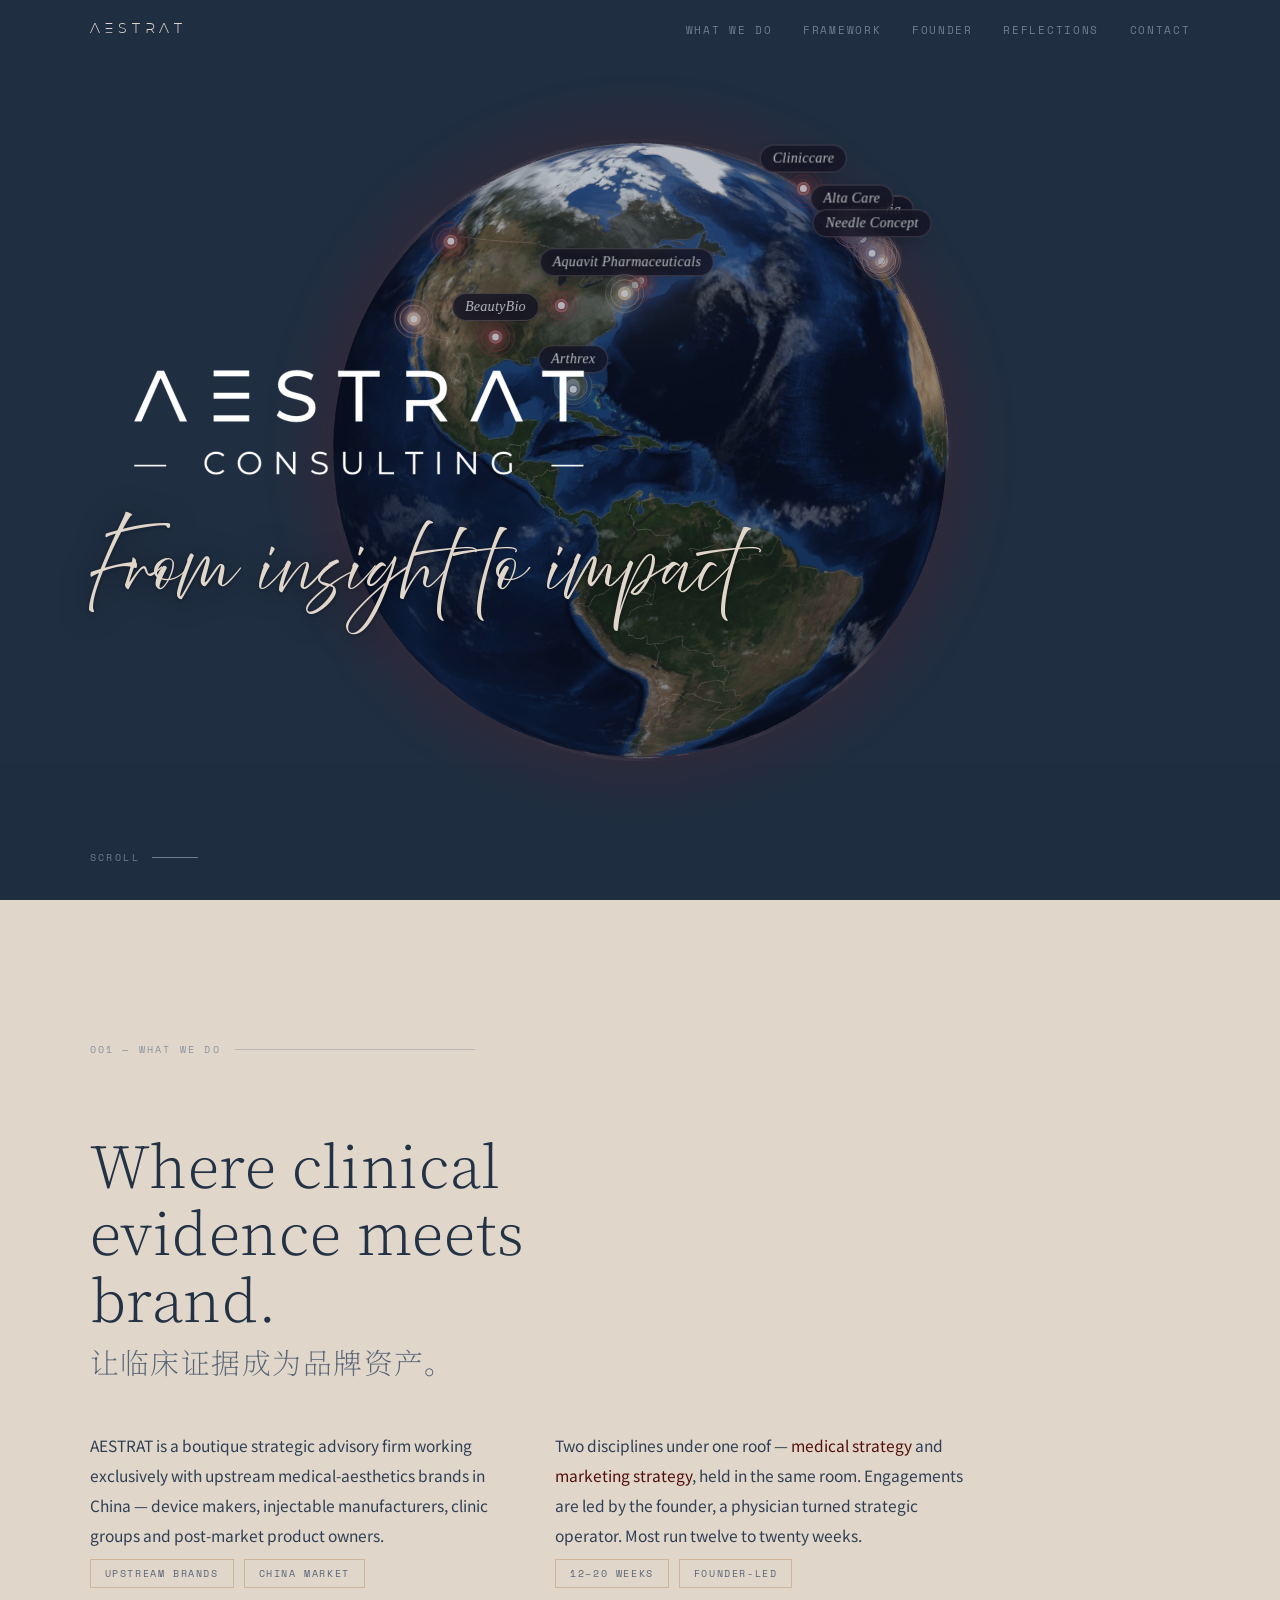
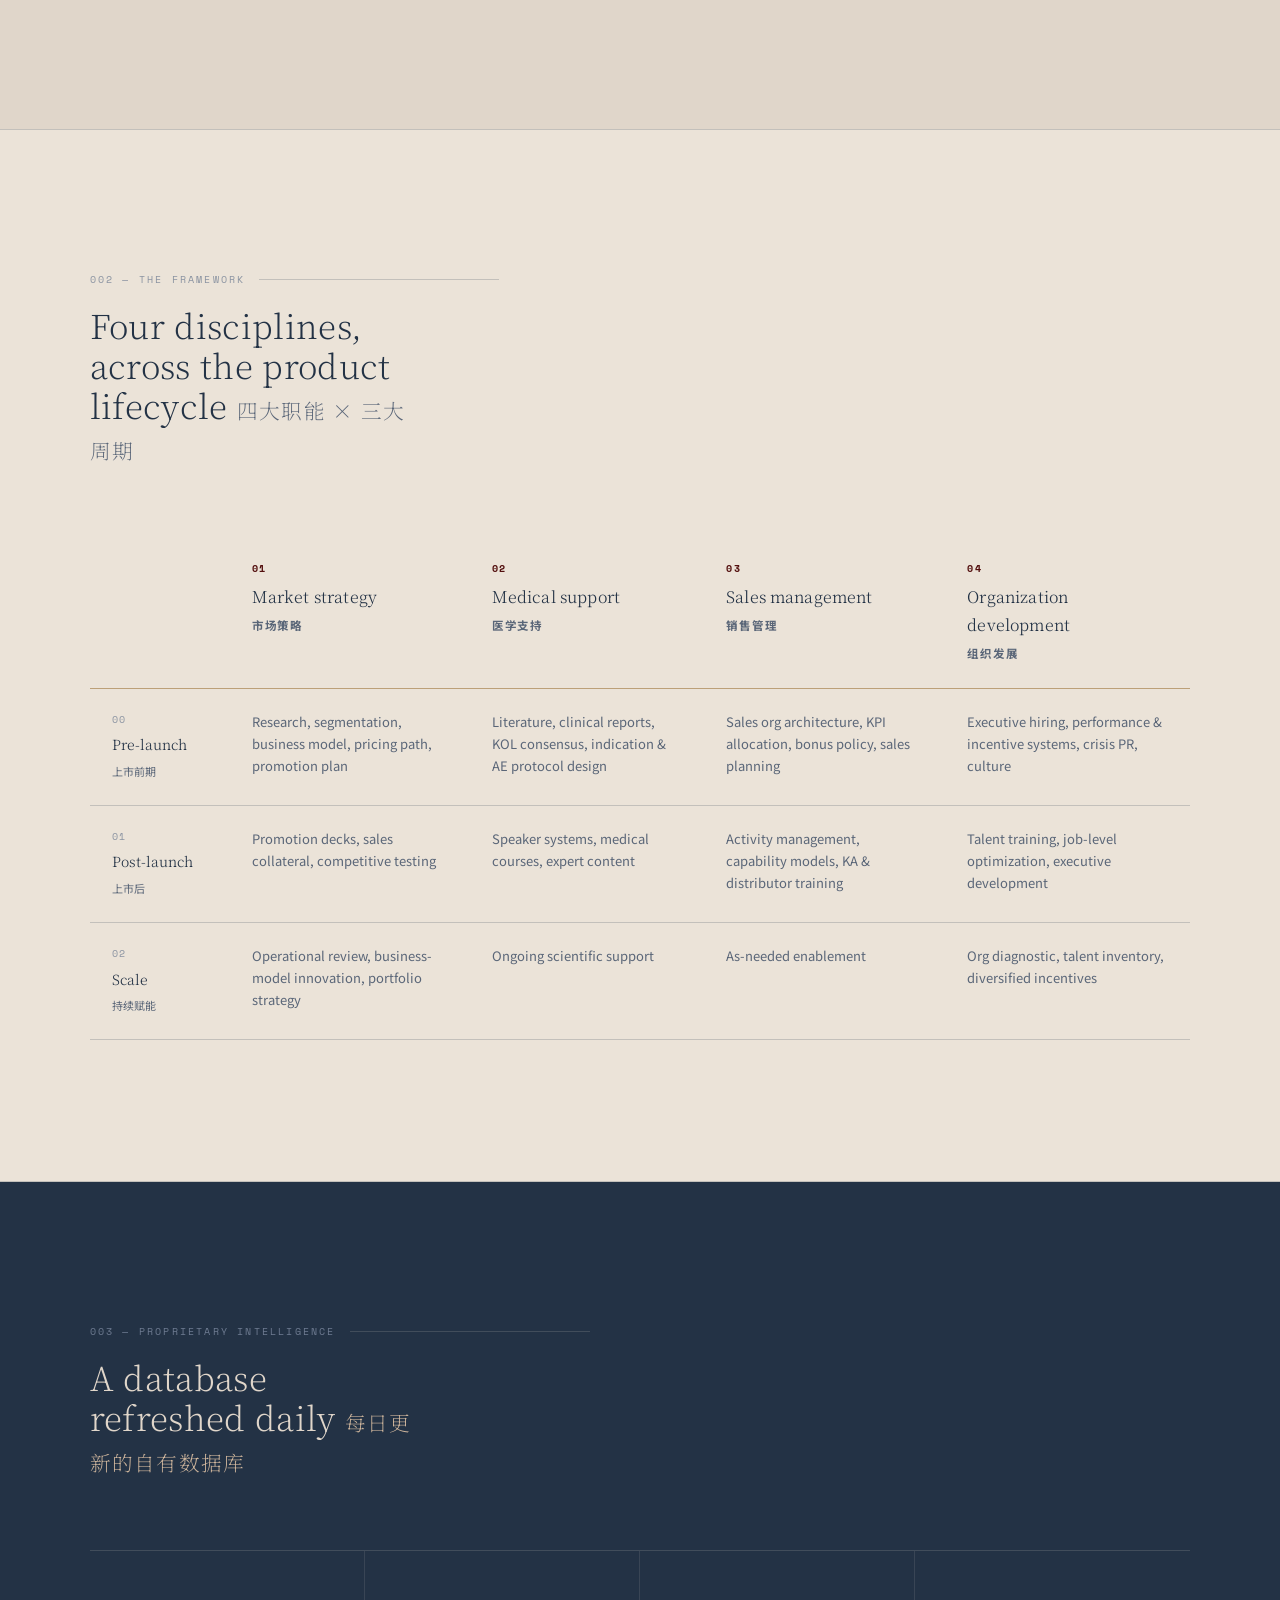
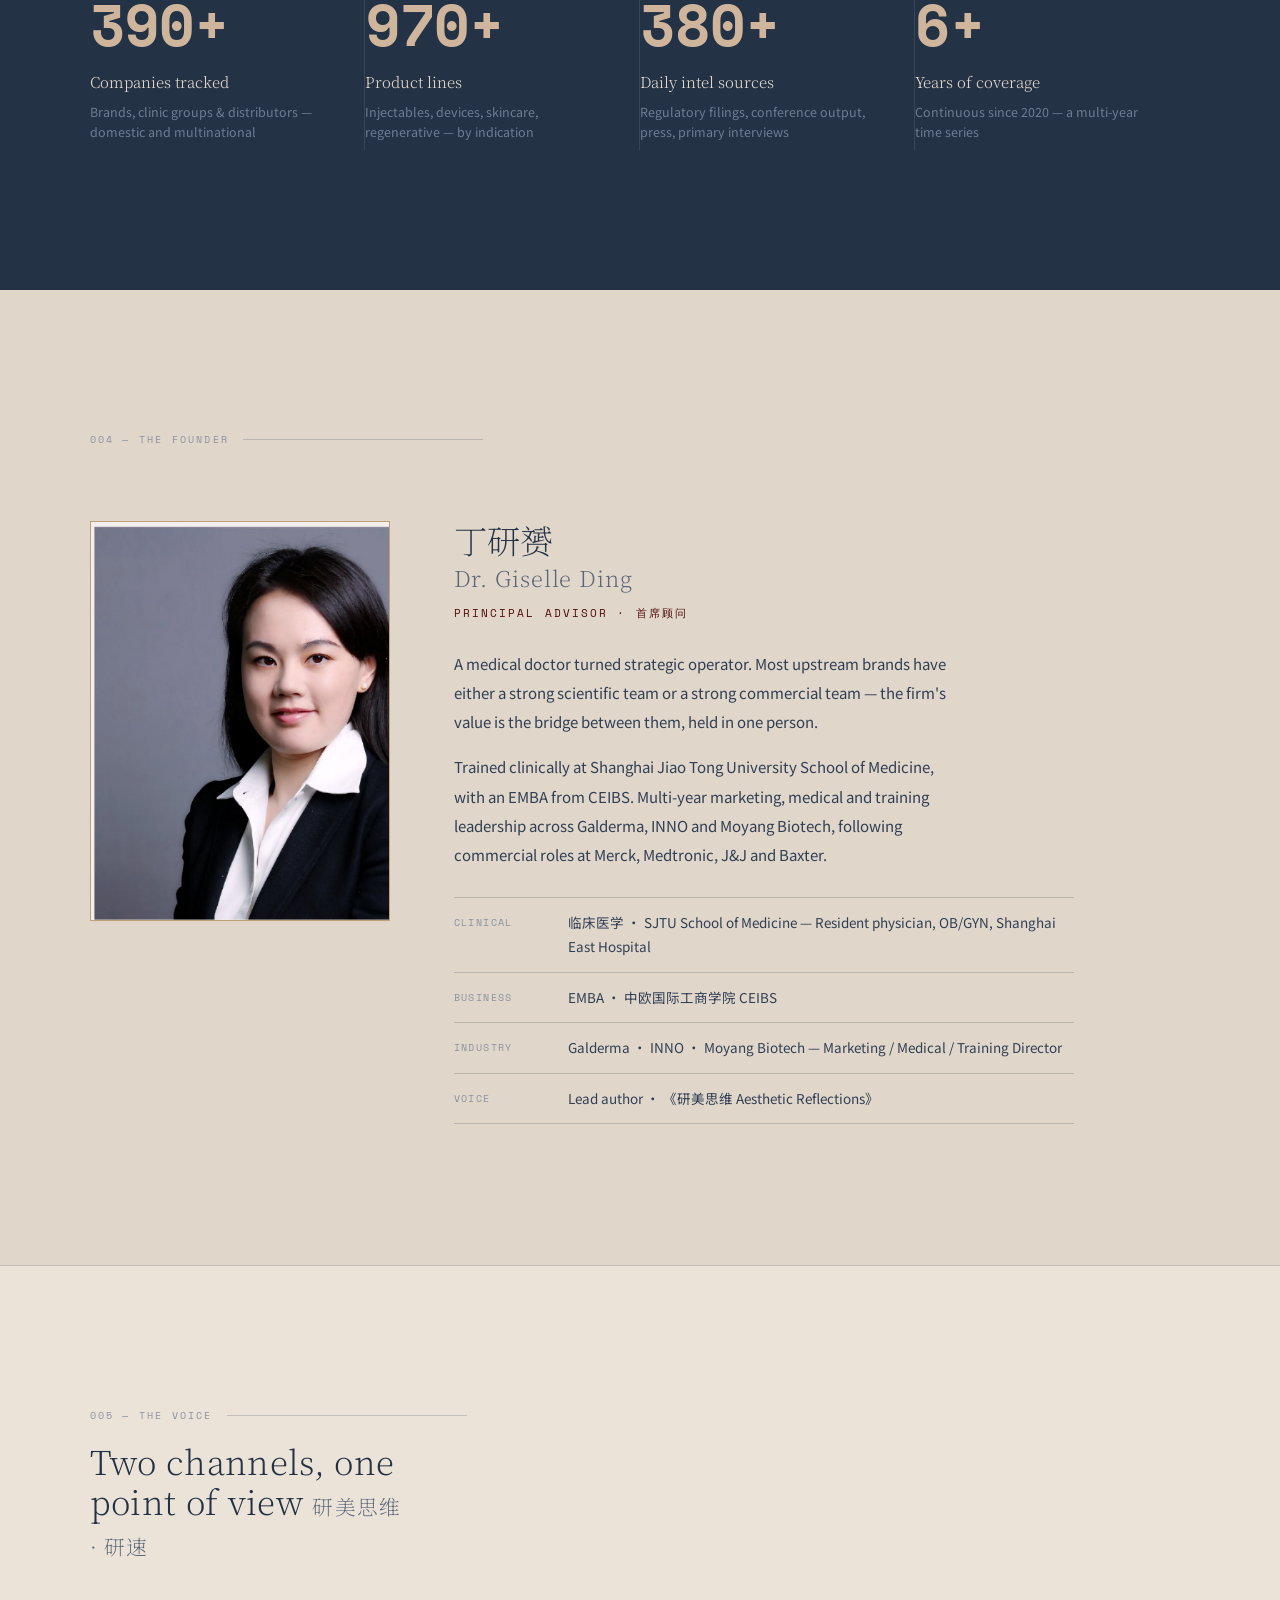
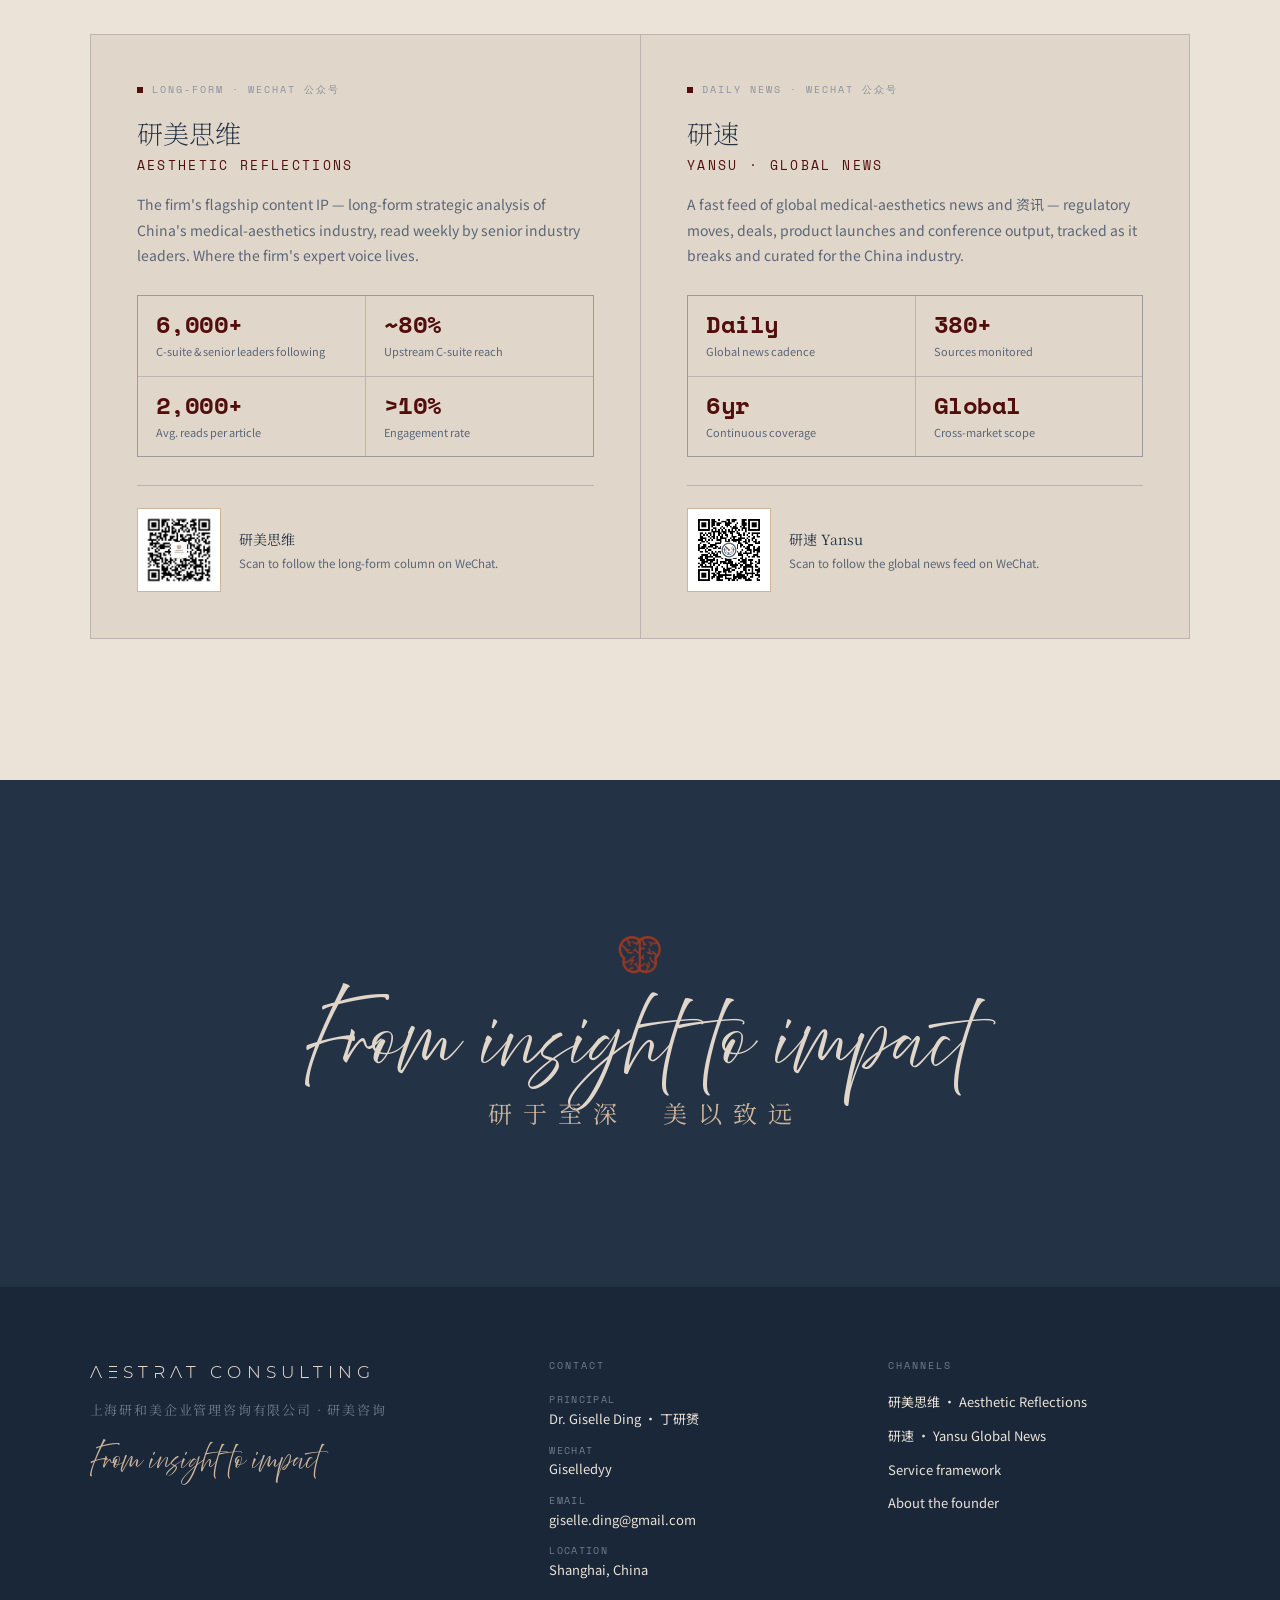
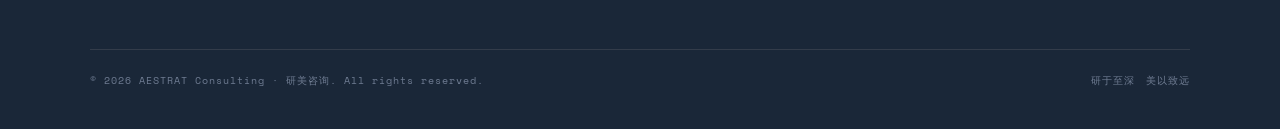
==== commit 26d75ff2: "Switch hero to live WebGL globe (63 curated companies) Replaces the background video with an embedde" ====
--- a/aestrat/index.html
+++ b/aestrat/index.html
@@ -121,9 +121,8 @@
 }
 /* Globe video background + flat scrim (brand: flat overlay, never a gradient scrim) */
 .hero-bg{ position:absolute; inset:0; z-index:0; overflow:hidden; }
-.hero-video{ position:absolute; inset:0; width:100%; height:100%; object-fit:cover; object-position:center; }
-.hero-scrim{ position:absolute; inset:0; background:rgba(26,39,56,.32); }
-@media(prefers-reduced-motion:reduce){ .hero-video{ display:none; } }
+.hero-globe{ position:absolute; inset:0; width:100%; height:100%; border:0; pointer-events:none; }
+.hero-scrim{ position:absolute; inset:0; background:rgba(26,39,56,.30); }
 .hero-inner{ position:relative; z-index:2; max-width:1180px; margin:0 auto; width:100%;
   text-shadow:0 2px 28px rgba(10,16,26,.55), 0 1px 4px rgba(10,16,26,.4); }
 /* Official AESTRAT wordmark (PNG) with the slogan tied to its width */
@@ -279,12 +278,10 @@
 
 <!-- ── Hero ─────────────────────────────────────────────────────────────── -->
 <header class="hero" id="top">
-  <!-- Background: looping globe video. Drop assets/hero-globe.mp4 (+ optional .webm)
-       and assets/hero-globe.jpg poster. Until then, the slate + dot-grid base shows through. -->
+  <!-- Background: live WebGL globe (sharp on every device + rotates on mobile).
+       Self-contained page in globe/ — loads only the curated 63-company subset. -->
   <div class="hero-bg" aria-hidden="true">
-    <video class="hero-video" autoplay muted loop playsinline preload="auto" poster="assets/hero-globe-hd.jpg">
-      <source src="assets/hero-globe-hd.mp4" type="video/mp4">
-    </video>
+    <iframe class="hero-globe" src="globe/index.html" title="" tabindex="-1" scrolling="no" loading="eager"></iframe>
     <div class="hero-scrim"></div>
   </div>
   <div class="hero-inner">
